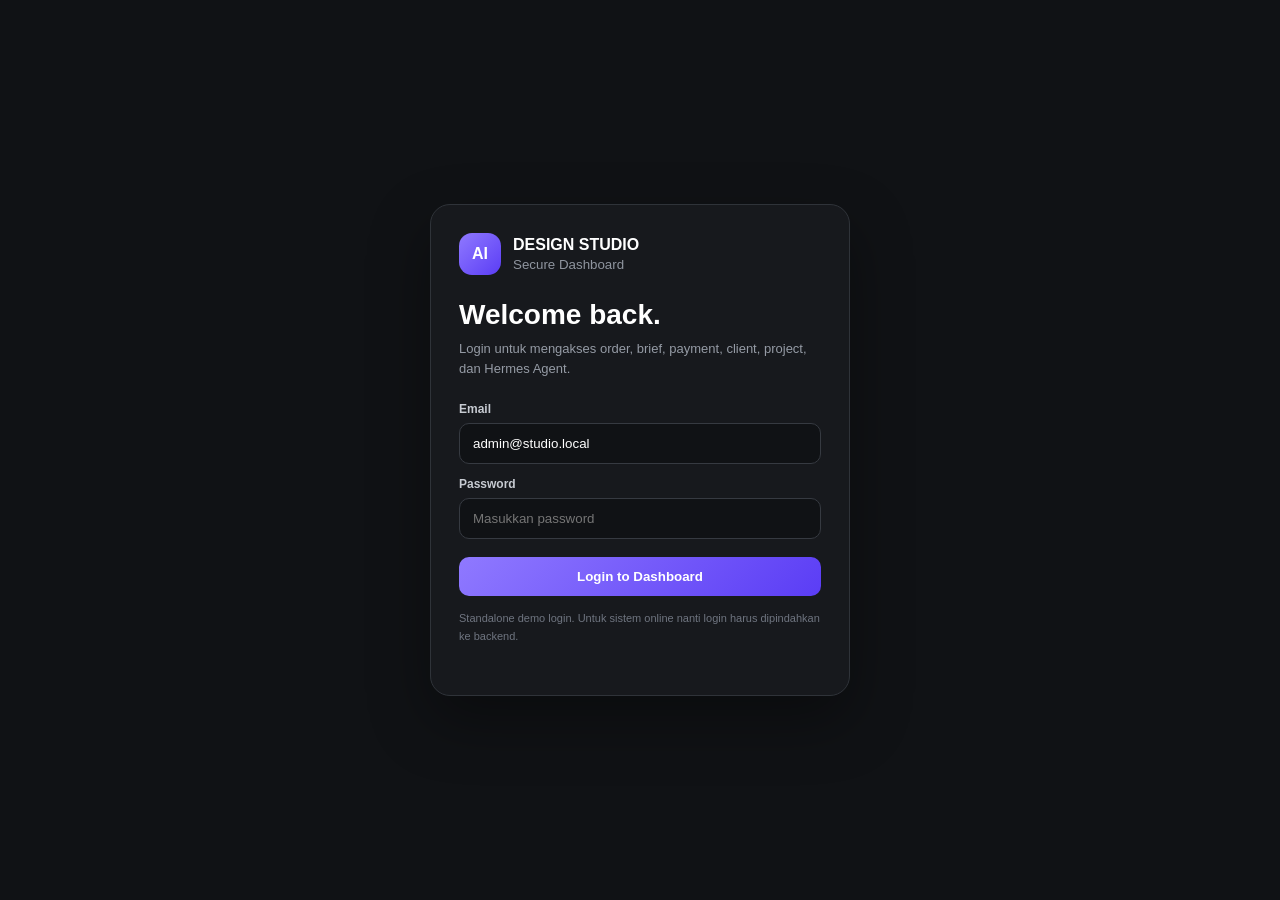
==== Dashboard.html @ f1809325 "prep: cloud-ready for Railway deploy - server.py reads PORT from env (cloud) + default 7000 (local) " ====
<!DOCTYPE html>
<html lang="id">
<head>
<meta charset="UTF-8">
<meta name="viewport" content="width=device-width,initial-scale=1.0">
<title>AI Design Studio Dashboard</title>
<style>
:root{--bg:#f5f6f8;--panel:#fff;--dark:#121417;--muted:#7c828d;--line:#e6e8ec;--purple:#7257f5;--green:#1f9d6a;--amber:#d88712;--red:#d84d4d}
*{box-sizing:border-box}body{margin:0;font-family:Inter,Arial,sans-serif;background:var(--bg);color:#15171b}
.app{display:grid;grid-template-columns:240px 1fr;min-height:100vh}.side{background:#121417;color:white;padding:22px 16px;display:flex;flex-direction:column}
.brand{display:flex;gap:12px;align-items:center;margin-bottom:28px}.logo{width:42px;height:42px;border-radius:13px;background:linear-gradient(135deg,#8f79ff,#5b3df5);display:grid;place-items:center;font-weight:800}
.brand b{display:block;font-size:14px}.brand small{color:#8f959f}.nav button{width:100%;text-align:left;border:0;background:none;color:#adb2bb;padding:12px 13px;border-radius:11px;font-weight:700;margin-bottom:6px}
.nav button.active,.nav button:hover{background:#24272c;color:white}.sidefooter{margin-top:auto;background:#1c1f23;border:1px solid #2f3338;padding:12px;border-radius:12px;font-size:12px}
.main{padding:28px 32px}.top{display:flex;justify-content:space-between;align-items:center;margin-bottom:22px}.eyebrow{font-size:11px;letter-spacing:.14em;color:#9196a0;font-weight:800;margin:0 0 5px}.top h1{margin:0;font-size:29px}.actions{display:flex;gap:9px}
.btn{border:0;border-radius:10px;padding:10px 13px;font-weight:800;cursor:pointer}.btn.dark{background:#121417;color:#fff}.btn.light{background:#fff;border:1px solid var(--line)}
.metrics{display:grid;grid-template-columns:repeat(5,1fr);gap:13px;margin-bottom:17px}.metric{background:#fff;border:1px solid var(--line);border-radius:16px;padding:16px}.metric span{font-size:12px;color:var(--muted);font-weight:700}.metric strong{display:block;font-size:25px;margin-top:9px}
.grid{display:grid;grid-template-columns:1.5fr 1fr;gap:16px}.panel{background:#fff;border:1px solid var(--line);border-radius:16px;overflow:hidden}.ph{padding:16px 18px;border-bottom:1px solid var(--line);display:flex;justify-content:space-between}.ph h3{margin:0;font-size:14px}
table{width:100%;border-collapse:collapse}th,td{padding:12px 14px;border-bottom:1px solid var(--line);text-align:left;font-size:12px}th{font-size:10px;color:#8f949c;letter-spacing:.05em}
.badge{padding:5px 8px;border-radius:999px;font-size:10px;font-weight:800;display:inline-block}.green{background:#e9f8f1;color:var(--green)}.amber{background:#fff4df;color:var(--amber)}.purple{background:#eeeaff;color:#6848e8}.red{background:#fff0f0;color:var(--red)}.gray{background:#f0f1f3;color:#717781}
.attn{padding:15px}.attn div{background:#f7f8fa;border-radius:11px;padding:12px;margin-bottom:9px;display:flex;justify-content:space-between;font-size:12px}
.cards{display:grid;grid-template-columns:repeat(3,1fr);gap:13px}.card{background:#fff;border:1px solid var(--line);border-radius:15px;padding:16px}.card h3{margin:0 0 7px;font-size:15px}.meta{font-size:12px;color:var(--muted);line-height:1.6}
.kanban{display:grid;grid-template-columns:repeat(4,minmax(220px,1fr));gap:12px;overflow:auto}.col{background:#eceef2;border-radius:14px;padding:11px;min-height:380px}.col>h3{font-size:11px;color:#666c76}.job{background:#fff;border:1px solid var(--line);padding:13px;border-radius:12px;margin-bottom:9px}
.hermes{background:linear-gradient(135deg,#121417,#262a33);color:white;border-radius:18px;padding:20px;margin-bottom:15px}.progress{height:8px;background:#343943;border-radius:999px;overflow:hidden;margin:10px 0}.progress i{display:block;height:100%;background:linear-gradient(90deg,#8067ff,#b9adff)}
.hidden{display:none!important}.modal{position:fixed;inset:0;background:rgba(0,0,0,.5);display:grid;place-items:center;padding:20px}.modalbox{background:#fff;width:min(760px,100%);border-radius:18px;padding:20px;max-height:90vh;overflow:auto}
.form{display:grid;grid-template-columns:1fr 1fr;gap:12px}.form label{font-size:12px;font-weight:700;display:flex;flex-direction:column;gap:6px}.form input,.form select,.form textarea{padding:10px;border:1px solid var(--line);border-radius:9px}.span{grid-column:span 2}
@media(max-width:900px){.metrics{grid-template-columns:repeat(2,1fr)}.grid{grid-template-columns:1fr}.cards{grid-template-columns:1fr 1fr}}
@media(max-width:700px){.app{grid-template-columns:1fr}.side{min-height:auto}.metrics,.cards{grid-template-columns:1fr}.main{padding:18px}.top{align-items:flex-start;flex-direction:column;gap:12px}.form{grid-template-columns:1fr}.span{grid-column:span 1}}

.login-screen{
  position:fixed; inset:0; z-index:9999;
  background:#101215;
  display:grid; place-items:center;
  padding:20px;
}
.login-card{
  width:min(420px,100%);
  background:#17191d;
  border:1px solid #2f3339;
  color:#fff;
  border-radius:20px;
  padding:28px;
  box-shadow:0 24px 60px rgba(0,0,0,.35);
}
.login-brand{
  display:flex; align-items:center; gap:12px; margin-bottom:24px;
}
.login-card h1{margin:0 0 8px;font-size:28px}
.login-card p{margin:0 0 22px;color:#959ba5;font-size:13px;line-height:1.6}
.login-card label{display:flex;flex-direction:column;gap:7px;margin-bottom:13px;font-size:12px;font-weight:700;color:#c7cbd2}
.login-card input{
  width:100%; padding:12px 13px; border-radius:10px;
  border:1px solid #363a41; background:#101215; color:#fff;
  outline:none;
}
.login-card input:focus{border-color:#7257f5}
.login-card .login-btn{
  width:100%; margin-top:5px; padding:12px 14px;
  border:0; border-radius:10px; font-weight:800; cursor:pointer;
  background:linear-gradient(135deg,#8f79ff,#5b3df5); color:#fff;
}
.login-error{
  display:none; margin:0 0 14px; padding:10px 12px;
  background:#321b20; border:1px solid #5c2931; color:#ffb4bc;
  border-radius:9px; font-size:12px;
}
.login-note{margin-top:14px!important;font-size:11px!important;color:#6f7580!important}
.app.locked{display:none}


.btn:disabled{
  opacity:.45;
  cursor:not-allowed;
  filter:grayscale(.2);
}
.detail-grid{
  display:grid;
  grid-template-columns:1fr 1fr;
  gap:12px;
}
.detail-box{
  background:#f7f8fa;
  border:1px solid var(--line);
  border-radius:12px;
  padding:13px;
}
.detail-box small{
  display:block;
  color:var(--muted);
  font-size:10px;
  font-weight:800;
  text-transform:uppercase;
  letter-spacing:.05em;
  margin-bottom:5px;
}
.detail-box strong,.detail-box span{
  font-size:13px;
  line-height:1.6;
}
.detail-wide{grid-column:span 2}
@media(max-width:700px){
  .detail-grid{grid-template-columns:1fr}
  .detail-wide{grid-column:span 1}
}

</style>
</head>
<body>

<div class="login-screen" id="loginScreen">
  <div class="login-card">
    <div class="login-brand">
      <div class="logo">AI</div>
      <div><b>DESIGN STUDIO</b><small style="display:block;color:#8f959f;margin-top:3px">Secure Dashboard</small></div>
    </div>
    <h1>Welcome back.</h1>
    <p>Login untuk mengakses order, brief, payment, client, project, dan Hermes Agent.</p>

    <div class="login-error" id="loginError">Email atau password salah.</div>

    <form id="loginForm">
      <label>Email
        <input type="email" id="loginEmail" value="admin@studio.local" required>
      </label>
      <label>Password
        <input type="password" id="loginPassword" placeholder="Masukkan password" required>
      </label>
      <button type="submit" class="login-btn">Login to Dashboard</button>
    </form>

    <p class="login-note">Standalone demo login. Untuk sistem online nanti login harus dipindahkan ke backend.</p>
  </div>
</div>

<div class="app locked" id="appRoot">
<aside class="side">
  <div class="brand"><div class="logo">AI</div><div><b>DESIGN STUDIO</b><small>Control Center</small></div></div>
  <div class="nav">
    <button class="active" data-v="dashboard">⌂ Dashboard</button>
    <button data-v="orders">▦ Orders</button>
    <button data-v="briefs">◫ Briefs</button>
    <button data-v="projects">◆ Projects</button>
    <button data-v="payments">◉ Payments</button>
    <button data-v="clients">♙ Clients</button>
    <button data-v="hermes">✦ Hermes Agent</button>
  </div>
  <div class="sidefooter">● Hermes Bridge<br><span style="color:#90969f">Demo / Local mode</span></div>
</aside>

<main class="main">
  <div class="top">
    <div><p class="eyebrow">AI DESIGN STUDIO</p><h1 id="title">Dashboard</h1><span id="bridgeStatus" style="font-size:12px;color:#90969f">● …</span></div>
    <div class="actions"><button class="btn light" onclick="resetDemo()">Reset Demo</button><button class="btn light" onclick="logout()">Logout</button><button class="btn dark" onclick="openModal()">＋ New Order</button></div>
  </div>
  <section id="root"></section>
</main>
</div>

<div class="modal hidden" id="modal">
  <div class="modalbox">
    <div style="display:flex;justify-content:space-between;align-items:center;margin-bottom:15px"><h2 style="margin:0">Order Baru</h2><button class="btn light" onclick="closeModal()">×</button></div>
    <form id="form" class="form">
      <label>Client<input name="client" required></label>
      <label>Brand<input name="brand"></label>
      <label>Service<select name="service">
<option>Logo</option>
<option>Packaging</option>
<option>Poster</option>
<option>Social Media</option>
<option>3D Mockup</option>
<option>Custom</option>
</select></label>
      <label>Package<select name="package"><option>Basic</option><option selected>Professional</option><option>Premium</option></select></label>
      <label>Price<input type="number" name="price" value="1500000"></label>
      <label>Payment<select name="payment"><option>UNPAID</option><option>PAID</option></select></label>
      <label class="span">Objective<textarea name="objective"></textarea></label>
      <label class="span">Style Direction<textarea name="style"></textarea></label>
      <div class="span" style="display:flex;justify-content:flex-end;gap:8px"><button type="button" class="btn light" onclick="closeModal()">Cancel</button><button class="btn dark">Create Order</button></div>
    </form>
  </div>
</div>


<div class="modal hidden" id="briefDetailModal">
  <div class="modalbox">
    <div style="display:flex;justify-content:space-between;align-items:center;margin-bottom:15px">
      <div>
        <p class="eyebrow" style="margin-bottom:5px">CLIENT BRIEF</p>
        <h2 id="briefDetailTitle" style="margin:0">Detail Brief</h2>
      </div>
      <button class="btn light" onclick="closeBriefDetail()">×</button>
    </div>
    <div id="briefDetailContent"></div>
  </div>
</div>

<script>
const demo=[
{id:1,code:'ADS-2026-0001',client:'Kopi Nusa',brand:'Kopi Nusa',service:'Logo',package:'Professional',price:1500000,payment:'PAID',status:'CONCEPT',hermes:'WORKING',progress:72,objective:'Modern coffee identity',style:'Minimal, premium, warm'},
{id:2,code:'ADS-2026-0002',client:'Mami Cookies',brand:'Mami Cookies',service:'Packaging',package:'Premium',price:2800000,payment:'PAID',status:'BRIEF REVIEW',hermes:'QUEUED',progress:10,objective:'Premium cookie packaging',style:'Fun premium'},
{id:3,code:'ADS-2026-0003',client:'Resto Kita',brand:'Resto Kita',service:'Poster',package:'Basic',price:650000,payment:'UNPAID',status:'NEW',hermes:'WAITING',progress:0,objective:'Promo poster',style:'Bold'},
{id:4,code:'ADS-2026-0004',client:'Nutrivo',brand:'Nutrivo',service:'Social Media',package:'Professional',price:900000,payment:'PAID',status:'PRODUCTION',hermes:'WORKING',progress:48,objective:'Monthly social media campaign',style:'Clean sporty'},
{id:5,code:'ADS-2026-0005',client:'Oat Daily',brand:'Oat Daily',service:'3D Mockup',package:'Basic',price:450000,payment:'PAID',status:'CLIENT REVIEW',hermes:'COMPLETED',progress:100,objective:'Realistic packaging mockup',style:'Studio lighting'},
{id:6,code:'ADS-2026-0006',client:'Studio Kita',brand:'Studio Kita',service:'Custom',package:'Custom',price:1200000,payment:'UNPAID',status:'NEW',hermes:'WAITING',progress:0,objective:'Custom company profile design',style:'Modern editorial'}
];
const BRIDGE = "/api/orders";
const STATUS_FLOW = ["NEW","PAID","BRIEF REVIEW","CONCEPT","AWAITING_CLIENT","PRODUCTION","QC","CLIENT REVIEW","REVISION","DELIVERED"];
// persen otomatis tiap tahap pipeline
const STATUS_PROGRESS = {"NEW":0,"PAID":10,"BRIEF REVIEW":20,"CONCEPT":40,"AWAITING_CLIENT":50,"PRODUCTION":70,"QC":85,"CLIENT REVIEW":90,"REVISION":95,"DELIVERED":100};
let orders = [];
let demoFallback = false;

async function loadOrders() {
  try {
    const r = await fetch(BRIDGE);
    const data = await r.json();
    orders = data.orders || [];
    demoFallback = false;
    document.getElementById('bridgeStatus') && (document.getElementById('bridgeStatus').textContent = '● Live');
  } catch (e) {
    // server belum jalan -> pakai demo data lokal (offline mode)
    if (!orders.length) orders = JSON.parse(JSON.stringify(demo));
    demoFallback = true;
    document.getElementById('bridgeStatus') && (document.getElementById('bridgeStatus').textContent = '● Offline (server mati)');
  }
  if (!orders.length && !demoFallback) {
    // server jalan tapi belum ada order -> tetap pakai demo biar nggak kosong
    orders = JSON.parse(JSON.stringify(demo));
    demoFallback = true;
    document.getElementById('bridgeStatus') && (document.getElementById('bridgeStatus').textContent = '● Live (kosong)');
  }
  try {
    render(current);
  } catch (err) {
    console.error('render error:', err);
    const root = document.getElementById('root');
    if (root) root.innerHTML = '<div style="padding:24px;color:#c0392b">Render error: ' + (err && err.message ? err.message : err) + '</div>';
  }
}

function save() {
  // kalau mode server: tiap perubahan (status/ payment) di-PUT ke server
  if (demoFallback) {
    localStorage.setItem('ads-orders', JSON.stringify(orders));
  } else {
    orders.forEach(o => pushOrder(o.id, o));
  }
}

async function pushOrder(id, o) {
  try {
    await fetch(BRIDGE + "/" + id, {
      method: "PUT",
      headers: { "Content-Type": "application/json" },
      body: JSON.stringify({
        status: o.status, hermes: o.hermes, progress: o.progress,
        payment: o.payment, price: o.price, _by: "dashboard"
      })
    });
  } catch (e) { /* ignore network error */ }
}
function badge(v){let c='gray';if(['PAID','COMPLETED'].includes(v))c='green';else if(['UNPAID','ERROR'].includes(v))c='red';else if(['WORKING','PRODUCTION','CONCEPT','CLIENT REVIEW'].includes(v))c='purple';else if(['QUEUED','BRIEF REVIEW','REVISION'].includes(v))c='amber';return `<span class="badge ${c}">${v}</span>`}
function rp(n){try{n=Number(n)||0}catch(e){n=0}return 'Rp '+n.toLocaleString('id-ID');}
function metrics(){return {new:orders.filter(x=>x.status==='NEW').length,active:orders.filter(x=>['BRIEF REVIEW','CONCEPT','PRODUCTION'].includes(x.status)).length,approval:orders.filter(x=>x.status==='CLIENT REVIEW').length,rev:orders.filter(x=>x.status==='REVISION').length,revn:orders.filter(x=>x.payment==='PAID').reduce((a,b)=>a+b.price,0)}}
function dashboard(){let m=metrics();return `<div class="metrics">
<div class="metric"><span>New Orders</span><strong>${m.new}</strong></div><div class="metric"><span>Active Projects</span><strong>${m.active}</strong></div><div class="metric"><span>Waiting Approval</span><strong>${m.approval}</strong></div><div class="metric"><span>Revisions</span><strong>${m.rev}</strong></div><div class="metric"><span>Revenue</span><strong style="font-size:18px">${rp(m.revn)}</strong></div></div>
<div class="grid"><div class="panel"><div class="ph"><h3>Recent Orders</h3></div><table><thead><tr><th>Order</th><th>Client</th><th>Service</th><th>Payment</th><th>Hermes</th></tr></thead><tbody>${orders.map(o=>`<tr><td><b>${o.code}</b></td><td>${o.client}</td><td>${o.service}</td><td>${badge(o.payment)}</td><td>${badge(o.hermes)}</td></tr>`).join('')}</tbody></table></div>
<div class="panel"><div class="ph"><h3>Your Attention</h3></div><div class="attn"><div><span>Need approval</span><b>${m.approval}</b></div><div><span>Client revisions</span><b>${m.rev}</b></div><div><span>Unpaid invoices</span><b>${orders.filter(x=>x.payment!=='PAID').length}</b></div><div><span>Hermes errors</span><b>${orders.filter(x=>x.hermes==='ERROR').length}</b></div></div></div></div>`}
function ordersView(){return `<div class="panel"><table><thead><tr><th>Order</th><th>Client</th><th>Service</th><th>Package</th><th>Price</th><th>Payment</th><th>Status</th><th>Hermes</th><th>Action</th></tr></thead><tbody>${orders.map(o=>`<tr>
<td><b>${o.code}</b></td>
<td>${o.client}</td>
<td>${o.service}</td>
<td>${o.package}</td>
<td>${rp(o.price)}</td>
<td>${badge(o.payment)}</td>
<td>${badge(o.status)}</td>
<td>${badge(o.hermes)}</td>
<td>
  <button
    class="btn light"
    onclick="sendHermes('${o.id}')"
    ${o.payment!=='PAID'?'disabled title="Payment harus PAID sebelum dikirim ke Hermes"':''}>
    ${o.payment==='PAID'?'Send to Hermes':'Waiting Payment'}
  </button>
</td>
</tr>`).join('')}</tbody></table></div>`}
function briefs(){return `<div class="cards">${orders.map(o=>`<div class="card">
<p class="eyebrow">${o.code}</p>
<h3>${o.brand}</h3>
<div class="meta">
<b>Client:</b> ${o.client}<br>
<b>Service:</b> ${o.service}<br>
<b>Package:</b> ${o.package}<br>
<b>Payment:</b> ${badge(o.payment)}
</div>
<div style="margin-top:12px">
  <button class="btn light" onclick="openBriefDetail('${o.id}')">View Detail</button>
</div>
</div>`).join('')}</div>`}
function projects(){let cols=[['NEW','New'],['BRIEF REVIEW','Brief Review'],['PRODUCTION','Production'],['CLIENT REVIEW','Client Review']];return `<div class="kanban">${cols.map(([k,l])=>`<div class="col"><h3>${l}</h3>${orders.filter(o=>k==='PRODUCTION'?['PRODUCTION','CONCEPT'].includes(o.status):o.status===k).map(o=>`<div class="job"><b>${o.code}</b><div class="meta">${o.client}<br>${o.service}</div><div style="margin-top:8px">${badge(o.hermes)}</div></div>`).join('')||'<div class="meta">No project</div>'}</div>`).join('')}</div>`}
function payments(){return `<div class="panel"><table><thead><tr><th>Order</th><th>Client</th><th>Amount</th><th>Status</th><th>Action</th></tr></thead><tbody>${orders.map(o=>`<tr><td><b>${o.code}</b></td><td>${o.client}</td><td>${rp(o.price)}</td><td>${badge(o.payment)}</td><td>${o.payment!=='PAID'?`<button class="btn light" onclick="markPaid('${o.id}')">Mark Paid</button>`:''}</td></tr>`).join('')}</tbody></table></div>`}
function clients(){let map={};orders.forEach(o=>{map[o.client]??={name:o.client,count:0,value:0};map[o.client].count++;if(o.payment==='PAID')map[o.client].value+=o.price});return `<div class="cards">${Object.values(map).map(c=>`<div class="card"><h3>${c.name}</h3><div class="meta">Total Orders: ${c.count}<br>Lifetime Value: ${rp(c.value)}</div></div>`).join('')}</div>`}
function hermes(){let a=orders.find(o=>o.hermes==='WORKING')||orders[0];return `<div class="hermes"><p class="eyebrow" style="color:#9aa0aa">${a.code}</p><h2 style="margin:0">${a.service} — ${a.client}</h2><div class="progress"><i style="width:${a.progress}%"></i></div><div class="meta" style="color:#c1c5cc">Progress ${a.progress}% · ${a.hermes}</div></div><div class="cards">${orders.map(o=>`<div class="card"><p class="eyebrow">${o.code}</p><h3>${o.client}</h3><div class="meta">${o.service}<br>Status: ${o.hermes}</div><div class="progress" style="background:#eceef2"><i style="width:${o.progress}%"></i></div></div>`).join('')}</div>`}
const views={dashboard,orders:ordersView,briefs,projects,payments,clients,hermes};let current='dashboard';
function render(v=current){current=v;document.getElementById('root').innerHTML=views[v]();document.getElementById('title').textContent={dashboard:'Dashboard',orders:'Orders',briefs:'Briefs',projects:'Projects',payments:'Payments',clients:'Clients',hermes:'Hermes Agent'}[v]}
document.querySelectorAll('.nav button').forEach(b=>b.onclick=()=>{document.querySelectorAll('.nav button').forEach(x=>x.classList.remove('active'));b.classList.add('active');render(b.dataset.v)});
function openModal(){document.getElementById('modal').classList.remove('hidden')}function closeModal(){document.getElementById('modal').classList.add('hidden')}
document.getElementById('form').onsubmit=e=>{e.preventDefault();let f=new FormData(e.target),id=Date.now(),num=orders.length+1;orders.push({id,code:`ADS-2026-${String(num).padStart(4,'0')}`,client:f.get('client'),brand:f.get('brand')||f.get('client'),service:f.get('service'),package:f.get('package'),price:Number(f.get('price')||0),payment:f.get('payment'),status:'NEW',hermes:'WAITING',progress:0,objective:f.get('objective'),style:f.get('style')});save();closeModal();e.target.reset();render('orders')}

function openBriefDetail(id){
  const o=orders.find(x=>x.id===id);
  if(!o)return;

  document.getElementById('briefDetailTitle').textContent=`${o.code} — ${o.brand}`;

  document.getElementById('briefDetailContent').innerHTML=`
    <div class="detail-grid">
      <div class="detail-box">
        <small>Client</small>
        <strong>${o.client||'-'}</strong>
      </div>

      <div class="detail-box">
        <small>Brand</small>
        <strong>${o.brand||'-'}</strong>
      </div>

      <div class="detail-box">
        <small>Service</small>
        <span>${o.service||'-'}</span>
      </div>

      <div class="detail-box">
        <small>Package</small>
        <span>${o.package||'-'}</span>
      </div>

      <div class="detail-box">
        <small>Price</small>
        <span>${rp(o.price)}</span>
      </div>

      <div class="detail-box">
        <small>Payment</small>
        <span>${badge(o.payment)}</span>
      </div>

      <div class="detail-box">
        <small>Project Status</small>
        <span>${badge(o.status)}</span>
      </div>

      <div class="detail-box">
        <small>Hermes Status</small>
        <span>${badge(o.hermes)}</span>
      </div>

      <div class="detail-box detail-wide">
        <small>Objective</small>
        <span>${o.objective||'-'}</span>
      </div>

      <div class="detail-box detail-wide">
        <small>Style Direction</small>
        <span>${o.style||'-'}</span>
      </div>

      <div class="detail-box detail-wide" style="background:#f7f8fa;border:1px solid #e3e6ec;border-radius:10px;padding:14px">
        <small>Update Status</small>
        <div style="display:flex;gap:10px;flex-wrap:wrap;margin-top:8px">
          <label style="font-size:12px;color:#6b7280">Project:
            <select id="briefStatusSel" onchange="updateStatus('${o.id}','status',this.value)" style="padding:6px 8px;border-radius:8px;border:1px solid #d1d5db;font-size:13px">
              ${STATUS_FLOW.map(s=>`<option value="${s}" ${o.status===s?'selected':''}>${s}</option>`).join('')}
            </select>
          </label>
          <label style="font-size:12px;color:#6b7280">Hermes:
            <select id="briefHermesSel" onchange="updateStatus('${o.id}','hermes',this.value)" style="padding:6px 8px;border-radius:8px;border:1px solid #d1d5db;font-size:13px">
              ${['WAITING','QUEUED','WORKING','COMPLETED','ERROR'].map(s=>`<option value="${s}" ${o.hermes===s?'selected':''}>${s}</option>`).join('')}
            </select>
          </label>
        </div>
        <div style="margin-top:10px">
          <label style="font-size:12px;color:#6b7280">Progress: <b id="briefProgVal">${o.progress}</b>%</label>
          <input type="range" min="0" max="100" value="${o.progress}" oninput="document.getElementById('briefProgVal').textContent=this.value" onchange="updateStatus('${o.id}','progress',Number(this.value))" style="width:100%">
        </div>
      </div>
    </div>
  `;

  document.getElementById('briefDetailModal').classList.remove('hidden');
}

function closeBriefDetail(){
  document.getElementById('briefDetailModal').classList.add('hidden');
}

function markPaid(id){let o=orders.find(x=>x.id===id);if(o)o.payment='PAID';save();render('payments')}
function updateStatus(id, field, value){
  let o=orders.find(x=>x.id===id);
  if(!o)return;
  o[field]=value;
  if(field==='status'){
    // kalau user belum pernah set progress manual, otomatis ngikut tahap
    if(!o.manualProgress){
      o.progress = STATUS_PROGRESS[value] ?? o.progress;
    }
    const prog = document.getElementById('briefProgVal');
    const slider = document.querySelector('input[type=range]');
    if(prog) prog.textContent = o.progress;
    if(slider) slider.value = o.progress;
  }
  if(field==='progress'){o.progress=Number(value);o.manualProgress=true;}
  save();
  render(current);
  alert((field==='status'?'Status':'Hermes')+' diupdate ke: '+value+' (progress '+o.progress+'%)');
}
function sendHermes(id){
  let o=orders.find(x=>x.id===id);
  if(!o)return;
  if(o.payment!=='PAID'){alert('Payment masih UNPAID. Tombol Hermes hanya aktif setelah pembayaran berstatus PAID.');return}
  o.hermes='QUEUED';
  o.status='BRIEF REVIEW';
  o.progress=Math.max(o.progress,5);
  save();
  if(demoFallback){
    alert('Demo mode (server belum jalan): order masuk antrian. Jalankan server.py untuk sinkron nyata.');
  } else {
    alert('Order '+o.code+' dikirim ke Hermes Agent. Cronjob akan memproses otomatis.');
  }
  render(current);
}
function resetDemo(){
  if(demoFallback){localStorage.removeItem('ads-orders');orders=JSON.parse(JSON.stringify(demo));save();render(current);}
  else{alert('Mode server aktif — reset dilakukan dengan menghapus file di assets/orders/. Buka folder tersebut untuk hapus order.');}
}

const AUTH_EMAIL='admin@studio.local';
const AUTH_PASSWORD='studio123';

function showDashboard(){
  document.getElementById('loginScreen').style.display='none';
  document.getElementById('appRoot').classList.remove('locked');
  loadOrders();
}
function showLogin(){
  document.getElementById('appRoot').classList.add('locked');
  document.getElementById('loginScreen').style.display='grid';
  document.getElementById('loginPassword').value='';
}
function logout(){
  sessionStorage.removeItem('ads-auth');
  showLogin();
}
document.getElementById('loginForm').onsubmit=e=>{
  e.preventDefault();
  const email=document.getElementById('loginEmail').value.trim().toLowerCase();
  const password=document.getElementById('loginPassword').value;
  const error=document.getElementById('loginError');
  if(email===AUTH_EMAIL && password===AUTH_PASSWORD){
    sessionStorage.setItem('ads-auth','1');
    error.style.display='none';
    showDashboard();
  }else{
    error.style.display='block';
  }
};
if(sessionStorage.getItem('ads-auth')==='1'){
  showDashboard();
}else{
  showLogin();
}

loadOrders();
setInterval(loadOrders, 15000); // auto-refresh tiap 15 detik
</script>
</body>
</html>
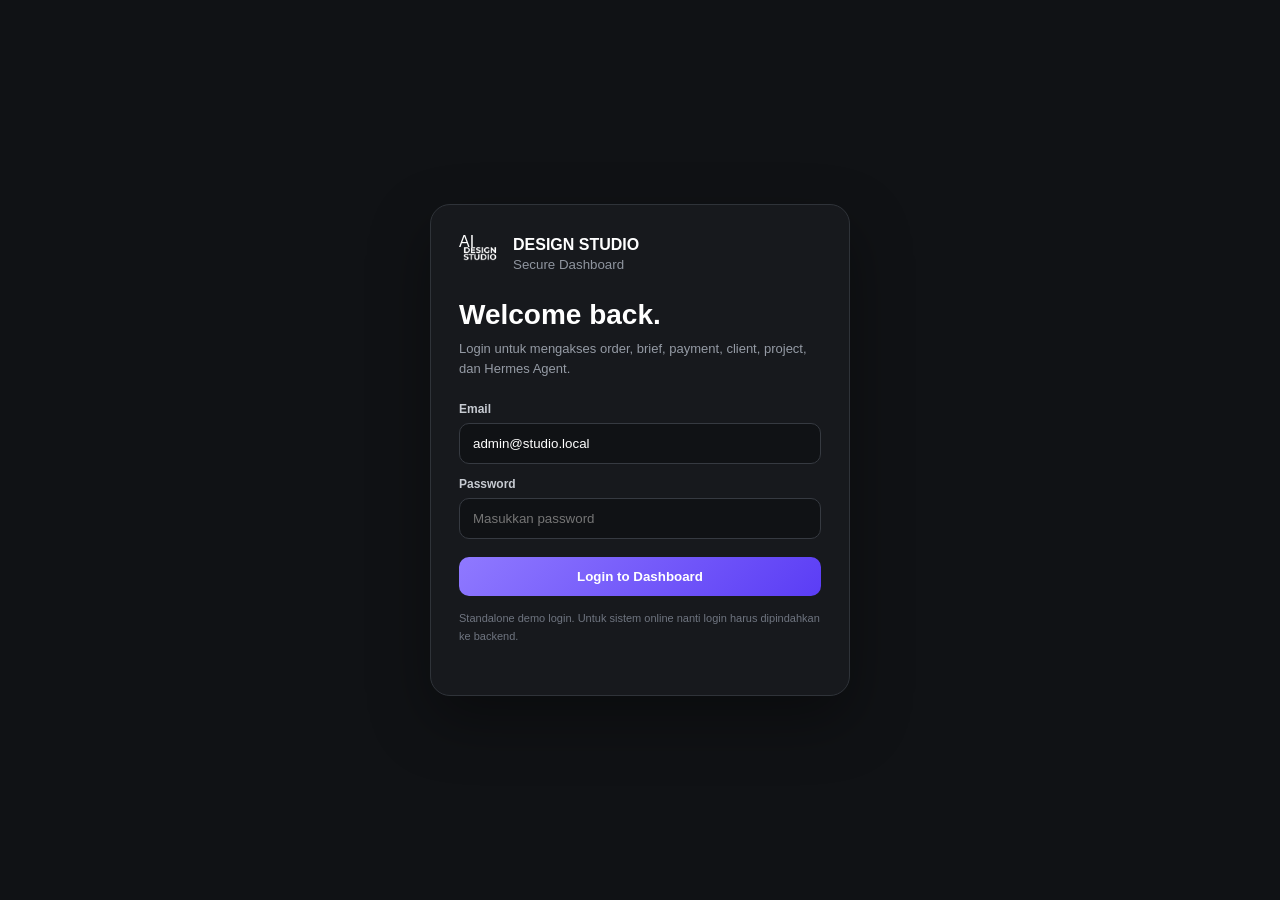
==== commit e1fabd1c: "feat: add favicon (ico-03) + use ico-01.png as sidebar logo" ====
--- a/Dashboard.html
+++ b/Dashboard.html
@@ -3,12 +3,14 @@
 <head>
 <meta charset="UTF-8">
 <meta name="viewport" content="width=device-width,initial-scale=1.0">
+<meta name="theme-color" content="#0d0d12">
+<link rel="icon" type="image/png" href="assets/ico-03.png">
 <title>AI Design Studio Dashboard</title>
 <style>
 :root{--bg:#f5f6f8;--panel:#fff;--dark:#121417;--muted:#7c828d;--line:#e6e8ec;--purple:#7257f5;--green:#1f9d6a;--amber:#d88712;--red:#d84d4d}
 *{box-sizing:border-box}body{margin:0;font-family:Inter,Arial,sans-serif;background:var(--bg);color:#15171b}
 .app{display:grid;grid-template-columns:240px 1fr;min-height:100vh}.side{background:#121417;color:white;padding:22px 16px;display:flex;flex-direction:column}
-.brand{display:flex;gap:12px;align-items:center;margin-bottom:28px}.logo{width:42px;height:42px;border-radius:13px;background:linear-gradient(135deg,#8f79ff,#5b3df5);display:grid;place-items:center;font-weight:800}
+.brand{display:flex;gap:12px;align-items:center;margin-bottom:28px}.logo{width:42px;height:42px;border-radius:13px;background:url('assets/ico-01.png') center/contain no-repeat;padding:0}
 .brand b{display:block;font-size:14px}.brand small{color:#8f959f}.nav button{width:100%;text-align:left;border:0;background:none;color:#adb2bb;padding:12px 13px;border-radius:11px;font-weight:700;margin-bottom:6px}
 .nav button.active,.nav button:hover{background:#24272c;color:white}.sidefooter{margin-top:auto;background:#1c1f23;border:1px solid #2f3338;padding:12px;border-radius:12px;font-size:12px}
 .main{padding:28px 32px}.top{display:flex;justify-content:space-between;align-items:center;margin-bottom:22px}.eyebrow{font-size:11px;letter-spacing:.14em;color:#9196a0;font-weight:800;margin:0 0 5px}.top h1{margin:0;font-size:29px}.actions{display:flex;gap:9px}
@@ -202,7 +204,7 @@
 {id:5,code:'ADS-2026-0005',client:'Oat Daily',brand:'Oat Daily',service:'3D Mockup',package:'Basic',price:450000,payment:'PAID',status:'CLIENT REVIEW',hermes:'COMPLETED',progress:100,objective:'Realistic packaging mockup',style:'Studio lighting'},
 {id:6,code:'ADS-2026-0006',client:'Studio Kita',brand:'Studio Kita',service:'Custom',package:'Custom',price:1200000,payment:'UNPAID',status:'NEW',hermes:'WAITING',progress:0,objective:'Custom company profile design',style:'Modern editorial'}
 ];
-const BRIDGE = "/api/orders";
+const BRIDGE = "https://raw.githubusercontent.com/Tyowe/ai-design-studio/master/orders.json";
 const STATUS_FLOW = ["NEW","PAID","BRIEF REVIEW","CONCEPT","AWAITING_CLIENT","PRODUCTION","QC","CLIENT REVIEW","REVISION","DELIVERED"];
 // persen otomatis tiap tahap pipeline
 const STATUS_PROGRESS = {"NEW":0,"PAID":10,"BRIEF REVIEW":20,"CONCEPT":40,"AWAITING_CLIENT":50,"PRODUCTION":70,"QC":85,"CLIENT REVIEW":90,"REVISION":95,"DELIVERED":100};
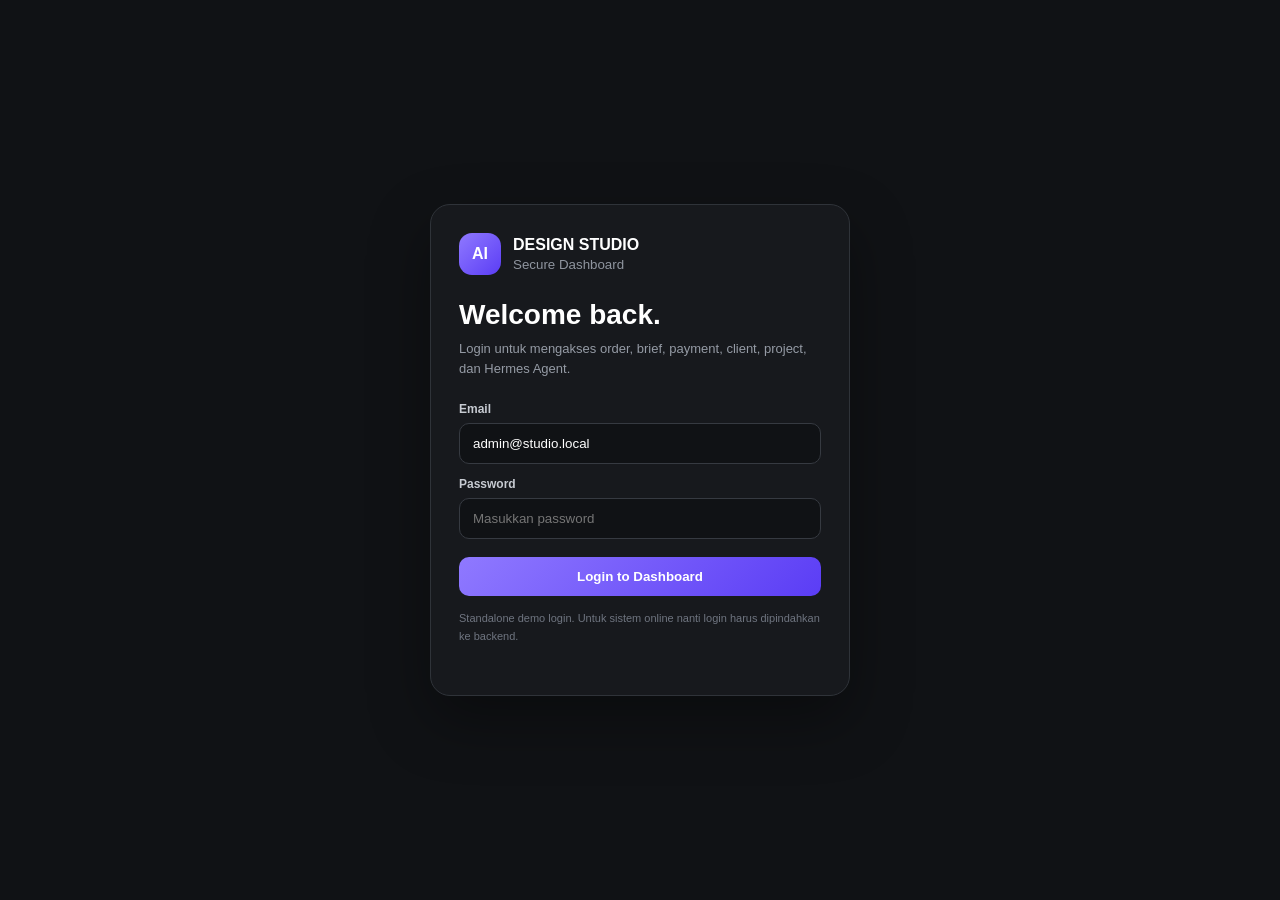
==== commit dac8e31d: "revert dashboard icons to original (favicon+logo); add studio.ico from green AS icon for landing pag" ====
--- a/Dashboard.html
+++ b/Dashboard.html
@@ -2,15 +2,13 @@
 <html lang="id">
 <head>
 <meta charset="UTF-8">
-<meta name="viewport" content="width=device-width,initial-scale=1.0">
-<meta name="theme-color" content="#0d0d12">
-<link rel="icon" type="image/png" href="assets/ico-03.png">
-<title>AI Design Studio Dashboard</title>
+<meta name="viewport" content="width=device-width, initial-scale=1.0">
+  <title>AI Design Studio Dashboard</title>
 <style>
 :root{--bg:#f5f6f8;--panel:#fff;--dark:#121417;--muted:#7c828d;--line:#e6e8ec;--purple:#7257f5;--green:#1f9d6a;--amber:#d88712;--red:#d84d4d}
 *{box-sizing:border-box}body{margin:0;font-family:Inter,Arial,sans-serif;background:var(--bg);color:#15171b}
 .app{display:grid;grid-template-columns:240px 1fr;min-height:100vh}.side{background:#121417;color:white;padding:22px 16px;display:flex;flex-direction:column}
-.brand{display:flex;gap:12px;align-items:center;margin-bottom:28px}.logo{width:42px;height:42px;border-radius:13px;background:url('assets/ico-01.png') center/contain no-repeat;padding:0}
+.brand{display:flex;gap:12px;align-items:center;margin-bottom:28px}.logo{width:42px;height:42px;border-radius:13px;background:linear-gradient(135deg,#8f79ff,#5b3df5);display:grid;place-items:center;font-weight:800}
 .brand b{display:block;font-size:14px}.brand small{color:#8f959f}.nav button{width:100%;text-align:left;border:0;background:none;color:#adb2bb;padding:12px 13px;border-radius:11px;font-weight:700;margin-bottom:6px}
 .nav button.active,.nav button:hover{background:#24272c;color:white}.sidefooter{margin-top:auto;background:#1c1f23;border:1px solid #2f3338;padding:12px;border-radius:12px;font-size:12px}
 .main{padding:28px 32px}.top{display:flex;justify-content:space-between;align-items:center;margin-bottom:22px}.eyebrow{font-size:11px;letter-spacing:.14em;color:#9196a0;font-weight:800;margin:0 0 5px}.top h1{margin:0;font-size:29px}.actions{display:flex;gap:9px}
